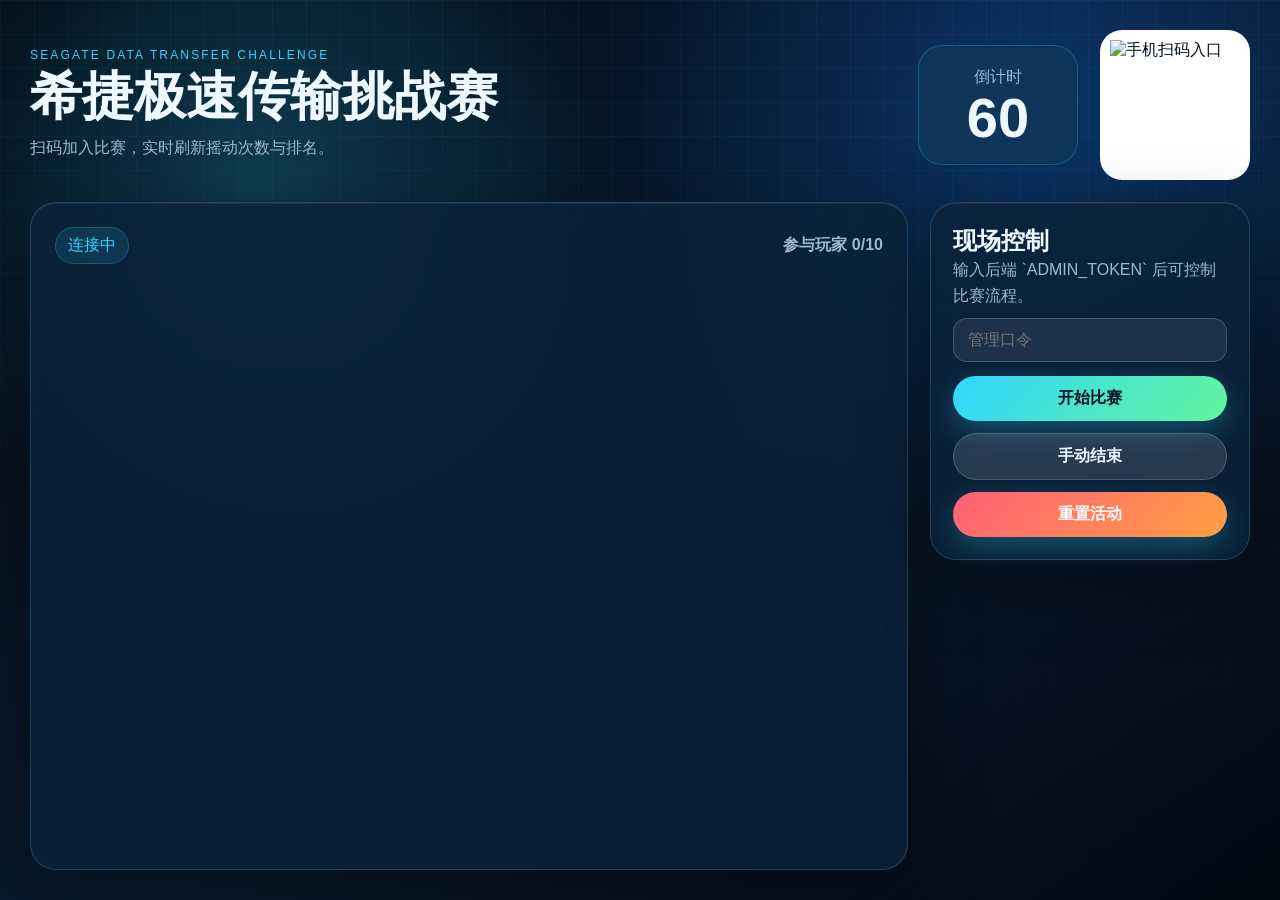
==== screen/index.html @ ca87f3a8 "first commit" ====
<!doctype html>
<html lang="zh-CN">
  <head>
    <meta charset="UTF-8">
    <meta name="viewport" content="width=device-width, initial-scale=1">
    <title>希捷极速传输挑战赛大屏</title>
    <link rel="stylesheet" href="./styles.css">
  </head>
  <body>
    <main class="screen-shell">
      <header class="screen-header">
        <div>
          <div class="brand" id="brandLine">Seagate Data Transfer Challenge</div>
          <h1 id="title">希捷极速传输挑战赛</h1>
          <p class="subtitle">扫码加入比赛，实时刷新摇动次数与排名。</p>
        </div>
        <div class="timer">
          <span class="hint">倒计时</span>
          <strong id="timer">60</strong>
        </div>
        <div class="qrcode" id="qrcode"></div>
      </header>

      <section class="screen-grid">
        <div class="screen-panel">
          <div class="status-line">
            <span class="pill" id="status">连接中</span>
            <strong>参与玩家 <span id="total">0/10</span></strong>
          </div>
          <div class="leaderboard" id="leaderboard"></div>
        </div>

        <aside class="control-panel">
          <h2>现场控制</h2>
          <p class="hint">输入后端 `ADMIN_TOKEN` 后可控制比赛流程。</p>
          <input id="adminToken" type="password" placeholder="管理口令">
          <div class="stack">
            <button id="start">开始比赛</button>
            <button class="secondary" id="end">手动结束</button>
            <button class="danger" id="reset">重置活动</button>
          </div>
        </aside>
      </section>
    </main>
    <script src="./config.js?v=20260408-1"></script>
    <script src="./screen.js?v=20260408-1"></script>
  </body>
</html>
---- screen/styles.css ----
:root {
  --bg: #061322;
  --panel: rgba(11, 34, 57, 0.82);
  --panel-strong: rgba(16, 54, 89, 0.95);
  --cyan: #30d5ff;
  --blue: #1479ff;
  --green: #63f59b;
  --orange: #ffb84d;
  --text: #eef8ff;
  --muted: #9ebad1;
  --danger: #ff6078;
}

* {
  box-sizing: border-box;
}

body {
  margin: 0;
  min-height: 100vh;
  color: var(--text);
  font-family: "PingFang SC", "Microsoft YaHei", Arial, sans-serif;
  background:
    radial-gradient(circle at 20% 20%, rgba(48, 213, 255, 0.22), transparent 30%),
    radial-gradient(circle at 80% 10%, rgba(20, 121, 255, 0.28), transparent 34%),
    linear-gradient(145deg, #030914 0%, #081b2e 54%, #020814 100%);
}

body::before {
  position: fixed;
  inset: 0;
  pointer-events: none;
  content: "";
  background-image:
    linear-gradient(rgba(48, 213, 255, 0.06) 1px, transparent 1px),
    linear-gradient(90deg, rgba(48, 213, 255, 0.06) 1px, transparent 1px);
  background-size: 34px 34px;
  mask-image: linear-gradient(to bottom, rgba(0, 0, 0, 0.9), transparent);
}

button,
input {
  font: inherit;
}

button {
  border: 0;
  border-radius: 999px;
  padding: 12px 18px;
  color: #03101d;
  font-weight: 700;
  background: linear-gradient(135deg, var(--cyan), var(--green));
  cursor: pointer;
  box-shadow: 0 10px 28px rgba(48, 213, 255, 0.28);
}

button.secondary {
  color: var(--text);
  background: rgba(255, 255, 255, 0.12);
  border: 1px solid rgba(255, 255, 255, 0.18);
  box-shadow: none;
}

button.danger {
  color: white;
  background: linear-gradient(135deg, #ff6078, #ff9f43);
}

.mobile-shell {
  width: min(100%, 520px);
  min-height: 100vh;
  margin: 0 auto;
  padding: 22px;
  display: flex;
  flex-direction: column;
  gap: 18px;
}

.hero-card,
.status-card,
.score-card,
.rank-card,
.screen-panel,
.control-panel {
  position: relative;
  z-index: 1;
  border: 1px solid rgba(112, 211, 255, 0.2);
  border-radius: 26px;
  background: var(--panel);
  box-shadow: 0 22px 70px rgba(0, 0, 0, 0.38), inset 0 1px 0 rgba(255, 255, 255, 0.08);
  backdrop-filter: blur(18px);
}

.hero-card {
  padding: 24px;
  overflow: hidden;
}

.brand {
  color: var(--cyan);
  letter-spacing: 0.18em;
  text-transform: uppercase;
  font-size: 12px;
}

h1,
h2,
p {
  margin: 0;
}

h1 {
  margin-top: 8px;
  font-size: clamp(30px, 7vw, 52px);
  line-height: 1.02;
}

.subtitle {
  margin-top: 12px;
  color: var(--muted);
  line-height: 1.65;
}

.profile {
  display: flex;
  align-items: center;
  gap: 14px;
  margin-top: 20px;
}

.avatar {
  width: 58px;
  height: 58px;
  border-radius: 18px;
  object-fit: cover;
  background: linear-gradient(135deg, #113457, #30d5ff);
  border: 2px solid rgba(255, 255, 255, 0.28);
}

.status-card,
.score-card,
.rank-card {
  padding: 20px;
}

.status-line {
  display: flex;
  align-items: center;
  justify-content: space-between;
  color: var(--muted);
}

.pill {
  display: inline-flex;
  align-items: center;
  gap: 8px;
  padding: 7px 12px;
  border-radius: 999px;
  color: var(--cyan);
  background: rgba(48, 213, 255, 0.12);
  border: 1px solid rgba(48, 213, 255, 0.24);
}

.count {
  margin: 18px 0 6px;
  font-size: clamp(76px, 26vw, 138px);
  line-height: 0.92;
  font-weight: 900;
  letter-spacing: -0.08em;
  text-shadow: 0 0 42px rgba(48, 213, 255, 0.48);
}

.hint {
  color: var(--muted);
  line-height: 1.6;
}

.actions {
  display: flex;
  flex-wrap: wrap;
  gap: 10px;
  margin-top: 18px;
}

.rank-list {
  display: grid;
  gap: 12px;
  margin-top: 14px;
}

.rank-row {
  display: grid;
  grid-template-columns: 34px 42px 1fr auto;
  align-items: center;
  gap: 10px;
}

.rank-row .avatar {
  width: 42px;
  height: 42px;
  border-radius: 14px;
}

.bar {
  height: 10px;
  margin-top: 7px;
  overflow: hidden;
  border-radius: 999px;
  background: rgba(255, 255, 255, 0.1);
}

.bar span {
  display: block;
  height: 100%;
  width: 0%;
  border-radius: inherit;
  background: linear-gradient(90deg, var(--blue), var(--cyan), var(--green));
  transition: width 0.18s linear;
}

.screen-shell {
  min-height: 100vh;
  padding: 30px;
  display: grid;
  grid-template-rows: auto 1fr;
  gap: 22px;
}

.screen-header {
  position: relative;
  z-index: 1;
  display: grid;
  grid-template-columns: 1fr auto auto;
  gap: 22px;
  align-items: center;
}

.timer {
  min-width: 160px;
  padding: 18px 22px;
  border-radius: 24px;
  text-align: center;
  background: var(--panel-strong);
  border: 1px solid rgba(48, 213, 255, 0.26);
}

.timer strong {
  display: block;
  font-size: 56px;
  line-height: 1;
}

.qrcode {
  width: 150px;
  height: 150px;
  display: grid;
  place-items: center;
  padding: 10px;
  color: #03101d;
  border-radius: 22px;
  background: white;
}

.screen-grid {
  position: relative;
  z-index: 1;
  display: grid;
  grid-template-columns: 1fr 320px;
  gap: 22px;
}

.screen-panel {
  padding: 24px;
  min-height: 0;
}

.leaderboard {
  display: grid;
  gap: 14px;
  margin-top: 20px;
}

.leader-row {
  display: grid;
  grid-template-columns: 54px 64px 1fr 110px;
  align-items: center;
  gap: 16px;
  padding: 14px;
  border-radius: 20px;
  background: rgba(255, 255, 255, 0.06);
}

.leader-row .avatar {
  width: 64px;
  height: 64px;
  border-radius: 20px;
}

.leader-row .score {
  text-align: right;
  font-size: 34px;
  font-weight: 900;
  color: var(--green);
}

.rank-no {
  font-size: 28px;
  font-weight: 900;
  color: var(--cyan);
}

.control-panel {
  padding: 22px;
  align-self: start;
}

.control-panel input {
  width: 100%;
  margin: 10px 0 14px;
  padding: 12px 14px;
  color: var(--text);
  border-radius: 14px;
  border: 1px solid rgba(255, 255, 255, 0.18);
  background: rgba(255, 255, 255, 0.08);
}

.stack {
  display: grid;
  gap: 12px;
}

.empty {
  padding: 50px 20px;
  text-align: center;
  color: var(--muted);
  border: 1px dashed rgba(255, 255, 255, 0.2);
  border-radius: 24px;
}

@media (max-width: 900px) {
  .screen-header,
  .screen-grid {
    grid-template-columns: 1fr;
  }

  .qrcode {
    display: none;
  }
}
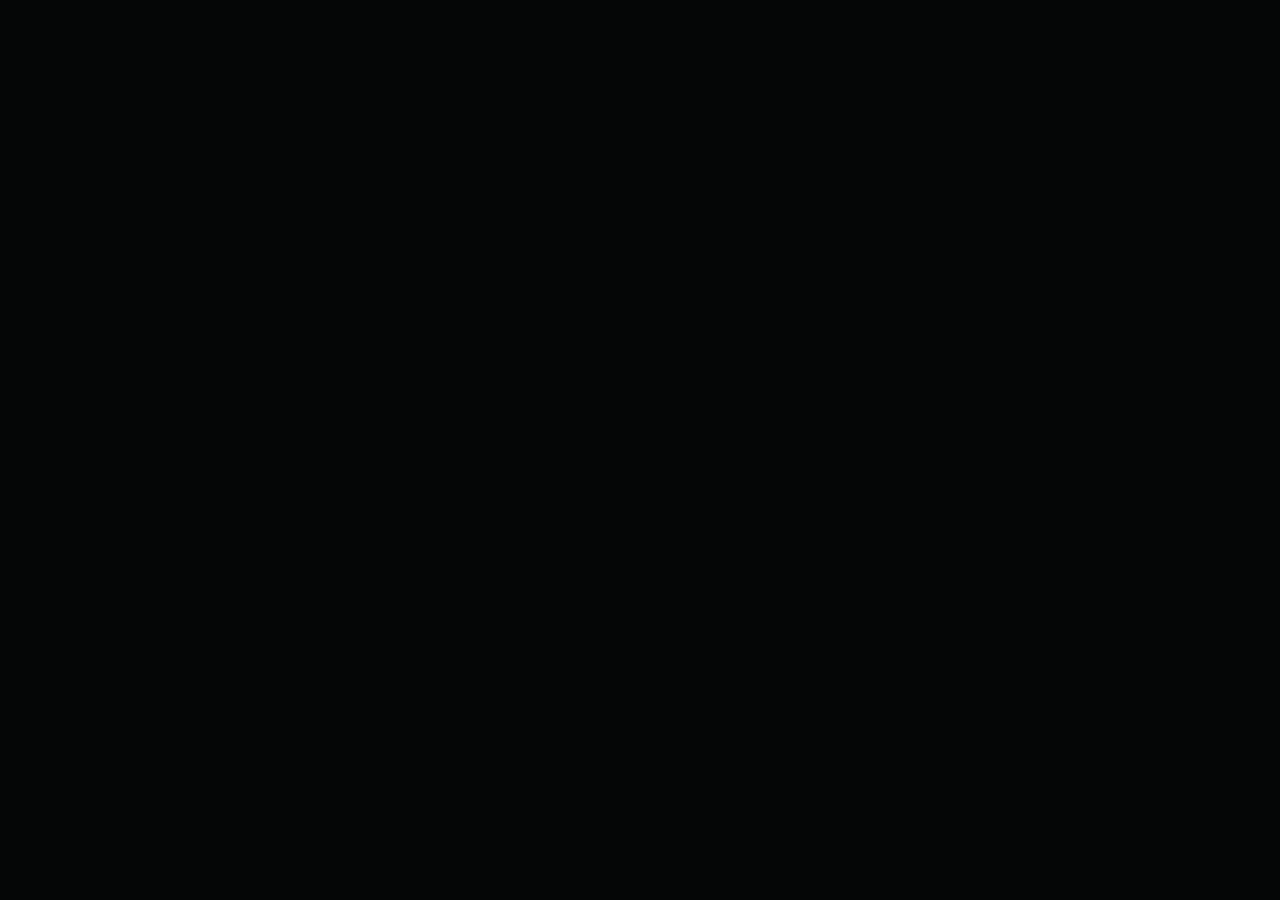
==== commit 726e5a8a: "设计稿修改" ====
--- a/screen/index.html
+++ b/screen/index.html
@@ -1,4 +1,4 @@
-<!doctype html>
+﻿<!doctype html>
 <html lang="zh-CN">
   <head>
     <meta charset="UTF-8">
@@ -8,41 +8,62 @@
   </head>
   <body>
     <main class="screen-shell">
-      <header class="screen-header">
-        <div>
-          <div class="brand" id="brandLine">Seagate Data Transfer Challenge</div>
-          <h1 id="title">希捷极速传输挑战赛</h1>
-          <p class="subtitle">扫码加入比赛，实时刷新摇动次数与排名。</p>
+      <section class="screen-ready hidden" id="screenReady">
+        <div class="screen-ready-mask"></div>
+        <aside class="screen-ready-side">
+          <div class="qrcode-frame ready-qrcode">
+            <img src="./assets/qrcode.png" alt="扫码参与">
+          </div>
+          <img src="./assets/join.png" alt="扫码参与游戏互动" class="screen-join-image ready-join-image">
+        </aside>
+
+        <div class="screen-ready-main">
+          <div class="screen-ready-count">
+            <span>当前在线人数</span>
+            <strong id="readyTotal">10</strong>
+          </div>
+
+          <div class="screen-ready-grid" id="readyPlayers"></div>
         </div>
-        <div class="timer">
-          <span class="hint">倒计时</span>
-          <strong id="timer">60</strong>
-        </div>
-        <div class="qrcode" id="qrcode"></div>
-      </header>
+      </section>
 
-      <section class="screen-grid">
-        <div class="screen-panel">
-          <div class="status-line">
-            <span class="pill" id="status">连接中</span>
-            <strong>参与玩家 <span id="total">0/10</span></strong>
-          </div>
-          <div class="leaderboard" id="leaderboard"></div>
+      <section class="screen-live hidden" id="screenLive">
+        <div class="screen-live-mask"></div>
+        <div class="screen-live-timer">
+          <img src="./assets/shalou.png" alt="倒计时" class="screen-live-timer-icon">
+          <strong id="liveTimer">00:59</strong>
         </div>
 
-        <aside class="control-panel">
-          <h2>现场控制</h2>
-          <p class="hint">输入后端 `ADMIN_TOKEN` 后可控制比赛流程。</p>
-          <input id="adminToken" type="password" placeholder="管理口令">
+        <div class="screen-live-center">
+          <img src="./assets/data.png" alt="数据传输赛道" class="screen-live-title-image">
+          <img src="./assets/ironwolf.png" alt="IRONWOLF PRO" class="screen-live-subtitle-image">
+        </div>
+
+        <section class="screen-live-race" id="liveLeaderboard"></section>
+
+        <aside class="screen-live-admin hidden">
+          <span class="pill" id="liveStatus">连接中</span>
+          <strong>参与玩家 <span id="liveTotal">0/10</span></strong>
+          <input id="liveAdminToken" type="password" placeholder="管理口令">
           <div class="stack">
-            <button id="start">开始比赛</button>
-            <button class="secondary" id="end">手动结束</button>
-            <button class="danger" id="reset">重置活动</button>
+            <button id="liveStart" type="button">开始比赛</button>
+            <button class="secondary" id="liveEnd" type="button">手动结束</button>
+            <button class="danger" id="liveReset" type="button">重置活动</button>
           </div>
         </aside>
       </section>
+
+      <section class="screen-end hidden" id="screenEnd">
+        <div class="screen-live-mask"></div>
+        <div class="screen-end-inner">
+          <img src="./assets/win.png" alt="获奖名单" class="screen-end-title-image">
+          <img src="./assets/ironwolf.png" alt="IRONWOLF PRO" class="screen-end-subtitle-image">
+          <section class="screen-end-grid" id="endLeaderboard"></section>
+          <button class="screen-end-reset-button" id="endReset" type="button">重置活动</button>
+        </div>
+      </section>
     </main>
-    <script src="./config.js?v=20260408-1"></script>
-    <script src="./screen.js?v=20260408-1"></script>
+    <script src="./config.js?v=20260409-domain1"></script>
+    <script src="./screen.js?v=20260409-domain1"></script>
   </body>
 </html>
--- a/screen/styles.css
+++ b/screen/styles.css
@@ -1,18 +1,14 @@
-:root {
-  --bg: #061322;
-  --panel: rgba(11, 34, 57, 0.82);
-  --panel-strong: rgba(16, 54, 89, 0.95);
-  --cyan: #30d5ff;
-  --blue: #1479ff;
-  --green: #63f59b;
-  --orange: #ffb84d;
-  --text: #eef8ff;
-  --muted: #9ebad1;
-  --danger: #ff6078;
+﻿:root {
+  --text: #ffffff;
 }
 
 * {
   box-sizing: border-box;
+}
+
+html,
+body {
+  min-height: 100%;
 }
 
 body {
@@ -20,22 +16,11 @@
   min-height: 100vh;
   color: var(--text);
   font-family: "PingFang SC", "Microsoft YaHei", Arial, sans-serif;
-  background:
-    radial-gradient(circle at 20% 20%, rgba(48, 213, 255, 0.22), transparent 30%),
-    radial-gradient(circle at 80% 10%, rgba(20, 121, 255, 0.28), transparent 34%),
-    linear-gradient(145deg, #030914 0%, #081b2e 54%, #020814 100%);
-}
-
-body::before {
-  position: fixed;
-  inset: 0;
-  pointer-events: none;
-  content: "";
-  background-image:
-    linear-gradient(rgba(48, 213, 255, 0.06) 1px, transparent 1px),
-    linear-gradient(90deg, rgba(48, 213, 255, 0.06) 1px, transparent 1px);
-  background-size: 34px 34px;
-  mask-image: linear-gradient(to bottom, rgba(0, 0, 0, 0.9), transparent);
+  background: #050606;
+}
+
+.hidden {
+  display: none !important;
 }
 
 button,
@@ -49,301 +34,535 @@
   padding: 12px 18px;
   color: #03101d;
   font-weight: 700;
-  background: linear-gradient(135deg, var(--cyan), var(--green));
+  background: linear-gradient(135deg, #30d5ff, #63f59b);
   cursor: pointer;
-  box-shadow: 0 10px 28px rgba(48, 213, 255, 0.28);
 }
 
 button.secondary {
-  color: var(--text);
+  color: #fff;
   background: rgba(255, 255, 255, 0.12);
   border: 1px solid rgba(255, 255, 255, 0.18);
-  box-shadow: none;
 }
 
 button.danger {
-  color: white;
+  color: #fff;
   background: linear-gradient(135deg, #ff6078, #ff9f43);
 }
 
-.mobile-shell {
-  width: min(100%, 520px);
+.screen-shell {
   min-height: 100vh;
-  margin: 0 auto;
-  padding: 22px;
+  width: 100%;
+}
+
+.screen-hero,
+.screen-ready,
+.screen-countdown,
+.screen-live,
+.screen-end {
+  position: relative;
+  min-height: 100vh;
+  background:
+    linear-gradient(180deg, rgba(0, 0, 0, 0.18) 0%, rgba(0, 0, 0, 0.04) 30%, rgba(0, 0, 0, 0.14) 66%, rgba(0, 0, 0, 0.24) 100%),
+    url("./assets/screenbg.png") center center / cover no-repeat,
+    #08110f;
+  overflow: hidden;
+}
+
+.screen-hero-mask,
+.screen-ready-mask,
+.screen-live-mask {
+  position: absolute;
+  inset: 0;
+  background:
+    linear-gradient(180deg, rgba(0, 0, 0, 0.52) 0%, rgba(0, 0, 0, 0.24) 34%, rgba(0, 0, 0, 0.4) 70%, rgba(0, 0, 0, 0.58) 100%),
+    rgba(5, 17, 12, 0.22);
+  z-index: 0;
+}
+
+.screen-hero {
   display: flex;
   flex-direction: column;
-  gap: 18px;
-}
-
-.hero-card,
-.status-card,
-.score-card,
-.rank-card,
-.screen-panel,
-.control-panel {
+  align-items: center;
+  justify-content: center;
+}
+
+.screen-hero-copy,
+.screen-hero-center,
+.screen-join-image,
+.screen-ready-side,
+.screen-ready-main,
+.screen-countdown-inner,
+.screen-live-timer,
+.screen-live-center,
+.screen-live-race,
+.screen-live-admin,
+.screen-end-inner {
   position: relative;
   z-index: 1;
-  border: 1px solid rgba(112, 211, 255, 0.2);
-  border-radius: 26px;
-  background: var(--panel);
-  box-shadow: 0 22px 70px rgba(0, 0, 0, 0.38), inset 0 1px 0 rgba(255, 255, 255, 0.08);
-  backdrop-filter: blur(18px);
-}
-
-.hero-card {
-  padding: 24px;
-  overflow: hidden;
-}
-
-.brand {
-  color: var(--cyan);
-  letter-spacing: 0.18em;
-  text-transform: uppercase;
-  font-size: 12px;
 }
 
 h1,
-h2,
 p {
   margin: 0;
 }
 
-h1 {
+.screen-hero-copy {
+  text-align: center;
+}
+
+#title {
+  font-size: clamp(50px, 5.4vw, 78px);
+  line-height: 1.14;
+  font-weight: 900;
+  letter-spacing: 0.02em;
+  text-shadow:
+    0 4px 0 rgba(0, 0, 0, 0.9),
+    0 10px 22px rgba(0, 0, 0, 0.38);
+}
+
+.subtitle {
+  margin-top: 20px;
+  font-size: clamp(16px, 2.6vw, 22px);
+  line-height: 1.2;
+  font-weight: 700;
+  letter-spacing: 0.01em;
+  text-shadow: 0 3px 3px rgba(0, 0, 0, 0.9);
+}
+
+.screen-hero-center {
+  margin-top: 10vh;
+  display: flex;
+  flex-direction: column;
+  align-items: center;
+}
+
+.qrcode-frame {
+  width: 170px;
+  height: 170px;
+  display: grid;
+  place-items: center;
+}
+
+.qrcode-frame img {
+  width: 100%;
+  height: 100%;
+  display: block;
+  object-fit: contain;
+}
+
+.screen-join-image {
+  width: 244px;
+  height: auto;
+  display: block;
+  margin-top: 10vh;
+}
+
+.screen-admin {
+  display: none;
+}
+
+.screen-ready {
+  display: grid;
+  grid-template-columns: 180px 1fr;
+  align-items: center;
+  padding: 36px 52px 40px;
+}
+
+.screen-ready-side {
+  align-self: start;
+  margin-top: 18px;
+  display: grid;
+  justify-items: start;
+  gap: 16px;
+}
+
+.ready-qrcode {
+  width: 120px;
+  height: 120px;
+}
+
+.ready-join-image {
+  width: 186px;
+  margin-top: 0;
+  margin-left: -32px;
+}
+
+.screen-ready-main {
+  display: grid;
+  justify-items: center;
+  gap: 44px;
+}
+
+.screen-ready-count {
+  min-width: 286px;
+  padding: 14px 28px;
+  display: inline-flex;
+  align-items: center;
+  justify-content: center;
+  gap: 18px;
+  color: #ffffff;
+  font-size: 18px;
+  border-radius: 999px;
+  border: 2px solid rgba(125, 255, 106, 0.78);
+  background: rgba(5, 22, 10, 0.54);
+  box-shadow:
+    0 0 26px rgba(125, 255, 106, 0.32),
+    inset 0 0 18px rgba(83, 255, 123, 0.08);
+}
+
+.screen-ready-count strong,
+.screen-live-timer strong {
+  color: #07110a;
+  line-height: 1;
+  font-weight: 900;
+  text-shadow:
+    0 0 6px rgba(125, 255, 106, 0.6),
+    0 0 14px rgba(125, 255, 106, 0.3);
+  -webkit-text-stroke: 1.2px #88ff57;
+  font-family: emoji;
+}
+
+.screen-ready-count strong {
+  font-size: 28px;
+  letter-spacing: -0.04em;
+}
+
+.screen-ready-grid {
+  width: min(100%, 700px);
+  display: grid;
+  grid-template-columns: repeat(5, minmax(88px, 1fr));
+  justify-items: center;
+  gap: 30px 18px;
+}
+
+.screen-ready-player {
+  display: grid;
+  justify-items: center;
+  gap: 10px;
+}
+
+.screen-ready-player img,
+.live-lane-player img {
+  width: 54px;
+  height: 54px;
+  border-radius: 50%;
+  border: 2px solid rgba(255, 255, 255, 0.95);
+  object-fit: cover;
+  box-shadow: 0 0 10px rgba(255, 255, 255, 0.18);
+}
+
+.screen-ready-player span,
+.live-lane-player span {
+  color: #ffffff;
+  font-size: 12px;
+  line-height: 1;
+  text-shadow: 0 2px 8px rgba(0, 0, 0, 0.36);
+}
+
+.screen-ready-button {
+  padding: 0;
+  background: transparent;
+  box-shadow: none;
+}
+
+.screen-ready-button img {
+  width: 250px;
+  height: auto;
+  display: block;
+  margin-top: 10vh;
+}
+
+.screen-countdown {
+  display: grid;
+  place-items: center;
+}
+
+.screen-countdown-inner {
+  width: 100%;
+  height: 100vh;
+  display: flex;
+  flex-direction: column;
+  align-items: center;
+  justify-content: center;
+}
+
+.screen-countdown-value {
+  z-index: 2;
+  color: #08110b;
+  font-size: clamp(120px, 16vw, 180px);
+  line-height: 1;
+  font-weight: 900;
+  letter-spacing: -0.06em;
+  text-shadow:
+    0 0 10px rgba(125, 255, 106, 0.82),
+    0 0 22px rgba(125, 255, 106, 0.38);
+  -webkit-text-stroke: 2px #88ff57;
+}
+
+.screen-countdown-value.is-go {
+  font-size: clamp(90px, 10vw, 132px);
+  letter-spacing: 0.04em;
+}
+
+.screen-countdown-line {
+  position: absolute;
+  left: 50%;
+  bottom: 0;
+  width: 100%;
+  max-width: 1280px;
+  transform: translateX(-50%);
+  opacity: 0.8;
+  pointer-events: none;
+}
+
+.screen-live {
+  display: flex;
+  flex-direction: column;
+  align-items: center;
+  padding: 18px 28px 26px;
+}
+
+.screen-live-timer {
+  align-self: flex-end;
+  min-width: 164px;
+  margin-top: 4px;
+  padding: 4px 18px;
+  display: inline-flex;
+  align-items: center;
+  gap: 10px;
+  border-radius: 999px;
+  border: 2px solid rgba(125, 255, 106, 0.78);
+  background: rgba(5, 22, 10, 0.74);
+  box-shadow:
+    0 0 16px rgba(125, 255, 106, 0.32),
+    inset 0 0 18px rgba(83, 255, 123, 0.08);
+}
+
+.screen-live-timer-icon {
+  width: 36px;
+  height: 36px;
+  object-fit: contain;
+}
+
+.screen-live-timer strong {
+  font-size: 28px;
+  letter-spacing: 0.18em;
+}
+
+.screen-live-center {
+  display: grid;
+  justify-items: center;
+}
+
+.screen-live-title-image {
+  width: 220px;
+  height: auto;
+}
+
+.screen-live-subtitle-image {
+  width: 160px;
+  height: auto;
+  opacity: 0.92;
+}
+
+.screen-live-race {
+  width: min(100%, 1180px);
+  margin-top: 15vh;
+  display: grid;
+  grid-template-columns: repeat(10, minmax(60px, 1fr));
+  gap: 12px;
+  align-items: end;
+}
+
+.live-lane {
+  display: grid;
+  justify-items: center;
+  gap: 14px;
+}
+
+.live-lane-score {
+  color: #ffffff;
+  font-size: 16px;
+  font-weight: 700;
+  text-shadow: 0 2px 8px rgba(0, 0, 0, 0.36);
+}
+
+.live-lane-track {
+  width: 18px;
+  height: 180px;
+  padding: 3px;
+  display: flex;
+  align-items: flex-end;
+  border-radius: 999px;
+  border: 2px solid rgba(125, 255, 106, 0.8);
+  background: rgba(4, 18, 10, 0.76);
+  box-shadow:
+    0 0 12px rgba(125, 255, 106, 0.26),
+    inset 0 0 14px rgba(125, 255, 106, 0.08);
+}
+
+.live-lane-fill {
+  width: 100%;
+  height: 0;
+  border-radius: 999px;
+  background: linear-gradient(180deg, #a8ff69 0%, #7cd545 45%, #5ba02f 100%);
+  box-shadow: 0 0 10px rgba(125, 255, 106, 0.4);
+}
+
+.live-lane-player {
+  display: grid;
+  justify-items: center;
+  gap: 8px;
+}
+
+.screen-live-admin {
+  display: none;
+}
+
+.screen-end {
+  display: flex;
+  flex-direction: column;
+  align-items: center;
+  padding: 18px 28px 26px;
+}
+
+.screen-end::before {
+  content: "";
+  position: absolute;
+  inset: 0;
+  background:
+    radial-gradient(circle at 50% 18%, rgba(106, 255, 135, 0.18), transparent 32%),
+    linear-gradient(180deg, rgba(4, 17, 12, 0.7) 0%, rgba(4, 17, 12, 0.48) 38%, rgba(4, 17, 12, 0.64) 100%);
+  z-index: 0;
+}
+
+.screen-end-inner {
+  width: min(100%, 980px);
+  display: grid;
+  justify-items: center;
+  gap: 0;
+  margin-top: 56px;
+}
+
+.screen-end-title-image {
+  width: min(100%, 250px);
+  height: auto;
+  display: block;
+}
+
+.screen-end-subtitle-image {
+  width: min(100%, 200px);
+  height: auto;
+  opacity: 0.9;
+  /* margin-top: 18px; */
+}
+
+.screen-end-grid {
+  width: min(100%, 980px);
+  margin-top: 15vh;
+  display: grid;
+  grid-template-columns: repeat(5, minmax(90px, 1fr));
+  align-items: start;
+  gap: 0 28px;
+  justify-items: center;
+}
+
+.end-player {
+  display: grid;
+  justify-items: center;
+  gap: 12px;
+}
+
+.end-player-avatar-wrap {
+  position: relative;
+  width: 74px;
+  height: 74px;
+  display: grid;
+  place-items: center;
+}
+
+.end-player-avatar-wrap.is-top-three {
   margin-top: 8px;
-  font-size: clamp(30px, 7vw, 52px);
-  line-height: 1.02;
-}
-
-.subtitle {
-  margin-top: 12px;
-  color: var(--muted);
-  line-height: 1.65;
-}
-
-.profile {
-  display: flex;
-  align-items: center;
-  gap: 14px;
-  margin-top: 20px;
-}
-
-.avatar {
-  width: 58px;
-  height: 58px;
-  border-radius: 18px;
+}
+
+.end-player-avatar {
+  width: 60px;
+  height: 60px;
+  border-radius: 50%;
+  border: 3px solid rgba(255, 255, 255, 0.95);
   object-fit: cover;
-  background: linear-gradient(135deg, #113457, #30d5ff);
-  border: 2px solid rgba(255, 255, 255, 0.28);
-}
-
-.status-card,
-.score-card,
-.rank-card {
-  padding: 20px;
-}
-
-.status-line {
-  display: flex;
-  align-items: center;
-  justify-content: space-between;
-  color: var(--muted);
-}
-
-.pill {
-  display: inline-flex;
-  align-items: center;
-  gap: 8px;
-  padding: 7px 12px;
+  box-shadow:
+    0 0 0 2px rgba(127, 255, 103, 0.35),
+    0 0 14px rgba(255, 255, 255, 0.18);
+}
+
+.end-player-crown {
+  position: absolute;
+  left: 70%;
+  top: -15px;
+  width: 38px;
+  height: auto;
+  transform: translateX(-50%);
+  pointer-events: none;
+}
+
+.end-player-name {
+  color: #ffffff;
+  font-size: 12px;
+  line-height: 1;
+  text-shadow: 0 2px 8px rgba(0, 0, 0, 0.4);
+}
+
+.screen-end-reset-button {
+  margin-top: 20vh;
+  min-width: 188px;
+  padding: 14px 28px;
+  color: #07110a;
+  font-size: 20px;
+  font-weight: 900;
+  letter-spacing: 0.08em;
   border-radius: 999px;
-  color: var(--cyan);
-  background: rgba(48, 213, 255, 0.12);
-  border: 1px solid rgba(48, 213, 255, 0.24);
-}
-
-.count {
-  margin: 18px 0 6px;
-  font-size: clamp(76px, 26vw, 138px);
-  line-height: 0.92;
-  font-weight: 900;
-  letter-spacing: -0.08em;
-  text-shadow: 0 0 42px rgba(48, 213, 255, 0.48);
-}
-
-.hint {
-  color: var(--muted);
-  line-height: 1.6;
-}
-
-.actions {
-  display: flex;
-  flex-wrap: wrap;
-  gap: 10px;
-  margin-top: 18px;
-}
-
-.rank-list {
-  display: grid;
-  gap: 12px;
-  margin-top: 14px;
-}
-
-.rank-row {
-  display: grid;
-  grid-template-columns: 34px 42px 1fr auto;
-  align-items: center;
-  gap: 10px;
-}
-
-.rank-row .avatar {
-  width: 42px;
-  height: 42px;
-  border-radius: 14px;
-}
-
-.bar {
-  height: 10px;
-  margin-top: 7px;
-  overflow: hidden;
-  border-radius: 999px;
-  background: rgba(255, 255, 255, 0.1);
-}
-
-.bar span {
-  display: block;
-  height: 100%;
-  width: 0%;
-  border-radius: inherit;
-  background: linear-gradient(90deg, var(--blue), var(--cyan), var(--green));
-  transition: width 0.18s linear;
-}
-
-.screen-shell {
-  min-height: 100vh;
-  padding: 30px;
-  display: grid;
-  grid-template-rows: auto 1fr;
-  gap: 22px;
-}
-
-.screen-header {
-  position: relative;
-  z-index: 1;
-  display: grid;
-  grid-template-columns: 1fr auto auto;
-  gap: 22px;
-  align-items: center;
-}
-
-.timer {
-  min-width: 160px;
-  padding: 18px 22px;
-  border-radius: 24px;
+  background: linear-gradient(135deg, #88ff57 0%, #d8ff74 100%);
+  box-shadow:
+    0 0 22px rgba(125, 255, 106, 0.34),
+    inset 0 0 10px rgba(255, 255, 255, 0.22);
+}
+
+.empty {
+  padding: 28px;
   text-align: center;
-  background: var(--panel-strong);
-  border: 1px solid rgba(48, 213, 255, 0.26);
-}
-
-.timer strong {
-  display: block;
-  font-size: 56px;
-  line-height: 1;
-}
-
-.qrcode {
-  width: 150px;
-  height: 150px;
-  display: grid;
-  place-items: center;
-  padding: 10px;
-  color: #03101d;
-  border-radius: 22px;
-  background: white;
-}
-
-.screen-grid {
-  position: relative;
-  z-index: 1;
-  display: grid;
-  grid-template-columns: 1fr 320px;
-  gap: 22px;
-}
-
-.screen-panel {
-  padding: 24px;
-  min-height: 0;
-}
-
-.leaderboard {
-  display: grid;
-  gap: 14px;
-  margin-top: 20px;
-}
-
-.leader-row {
-  display: grid;
-  grid-template-columns: 54px 64px 1fr 110px;
-  align-items: center;
-  gap: 16px;
-  padding: 14px;
-  border-radius: 20px;
-  background: rgba(255, 255, 255, 0.06);
-}
-
-.leader-row .avatar {
-  width: 64px;
-  height: 64px;
-  border-radius: 20px;
-}
-
-.leader-row .score {
-  text-align: right;
-  font-size: 34px;
-  font-weight: 900;
-  color: var(--green);
-}
-
-.rank-no {
-  font-size: 28px;
-  font-weight: 900;
-  color: var(--cyan);
-}
-
-.control-panel {
-  padding: 22px;
-  align-self: start;
-}
-
-.control-panel input {
-  width: 100%;
-  margin: 10px 0 14px;
-  padding: 12px 14px;
-  color: var(--text);
-  border-radius: 14px;
-  border: 1px solid rgba(255, 255, 255, 0.18);
-  background: rgba(255, 255, 255, 0.08);
-}
-
-.stack {
-  display: grid;
-  gap: 12px;
-}
-
-.empty {
-  padding: 50px 20px;
-  text-align: center;
-  color: var(--muted);
-  border: 1px dashed rgba(255, 255, 255, 0.2);
-  border-radius: 24px;
-}
-
-@media (max-width: 900px) {
-  .screen-header,
-  .screen-grid {
-    grid-template-columns: 1fr;
+  color: rgba(255, 255, 255, 0.72);
+  border-radius: 16px;
+  border: 1px dashed rgba(255, 255, 255, 0.24);
+}
+
+@media (max-width: 1100px) {
+  #title {
+    font-size: 46px;
   }
 
-  .qrcode {
-    display: none;
+  .subtitle {
+    font-size: 24px;
   }
-}
+
+  .screen-ready {
+    grid-template-columns: 140px 1fr;
+    padding: 28px 30px 32px;
+  }
+
+  .screen-ready-grid {
+    grid-template-columns: repeat(5, minmax(72px, 1fr));
+    gap: 24px 14px;
+  }
+
+  .screen-live-race {
+    grid-template-columns: repeat(5, minmax(60px, 1fr));
+    row-gap: 24px;
+  }
+
+  .screen-end-grid {
+    width: min(100%, 760px);
+    grid-template-columns: repeat(5, minmax(72px, 1fr));
+    gap: 0 16px;
+  }
+}
